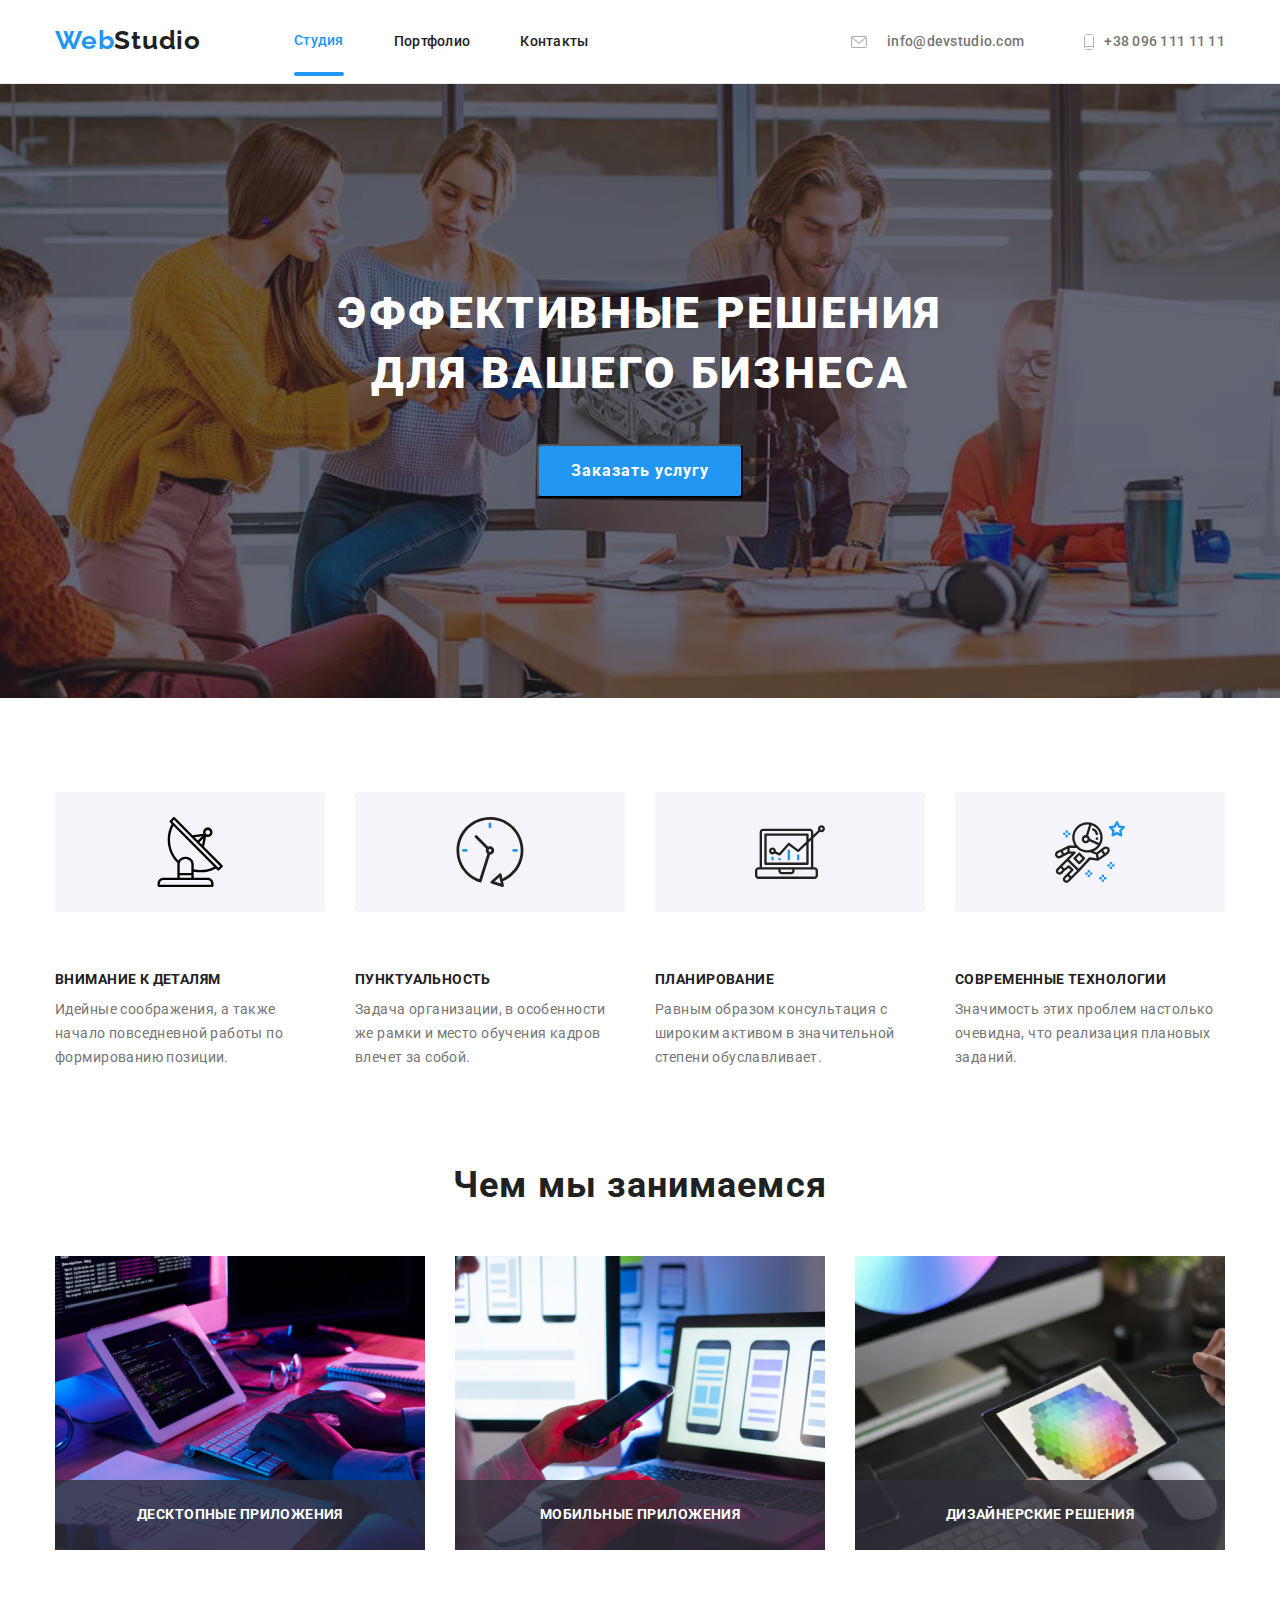
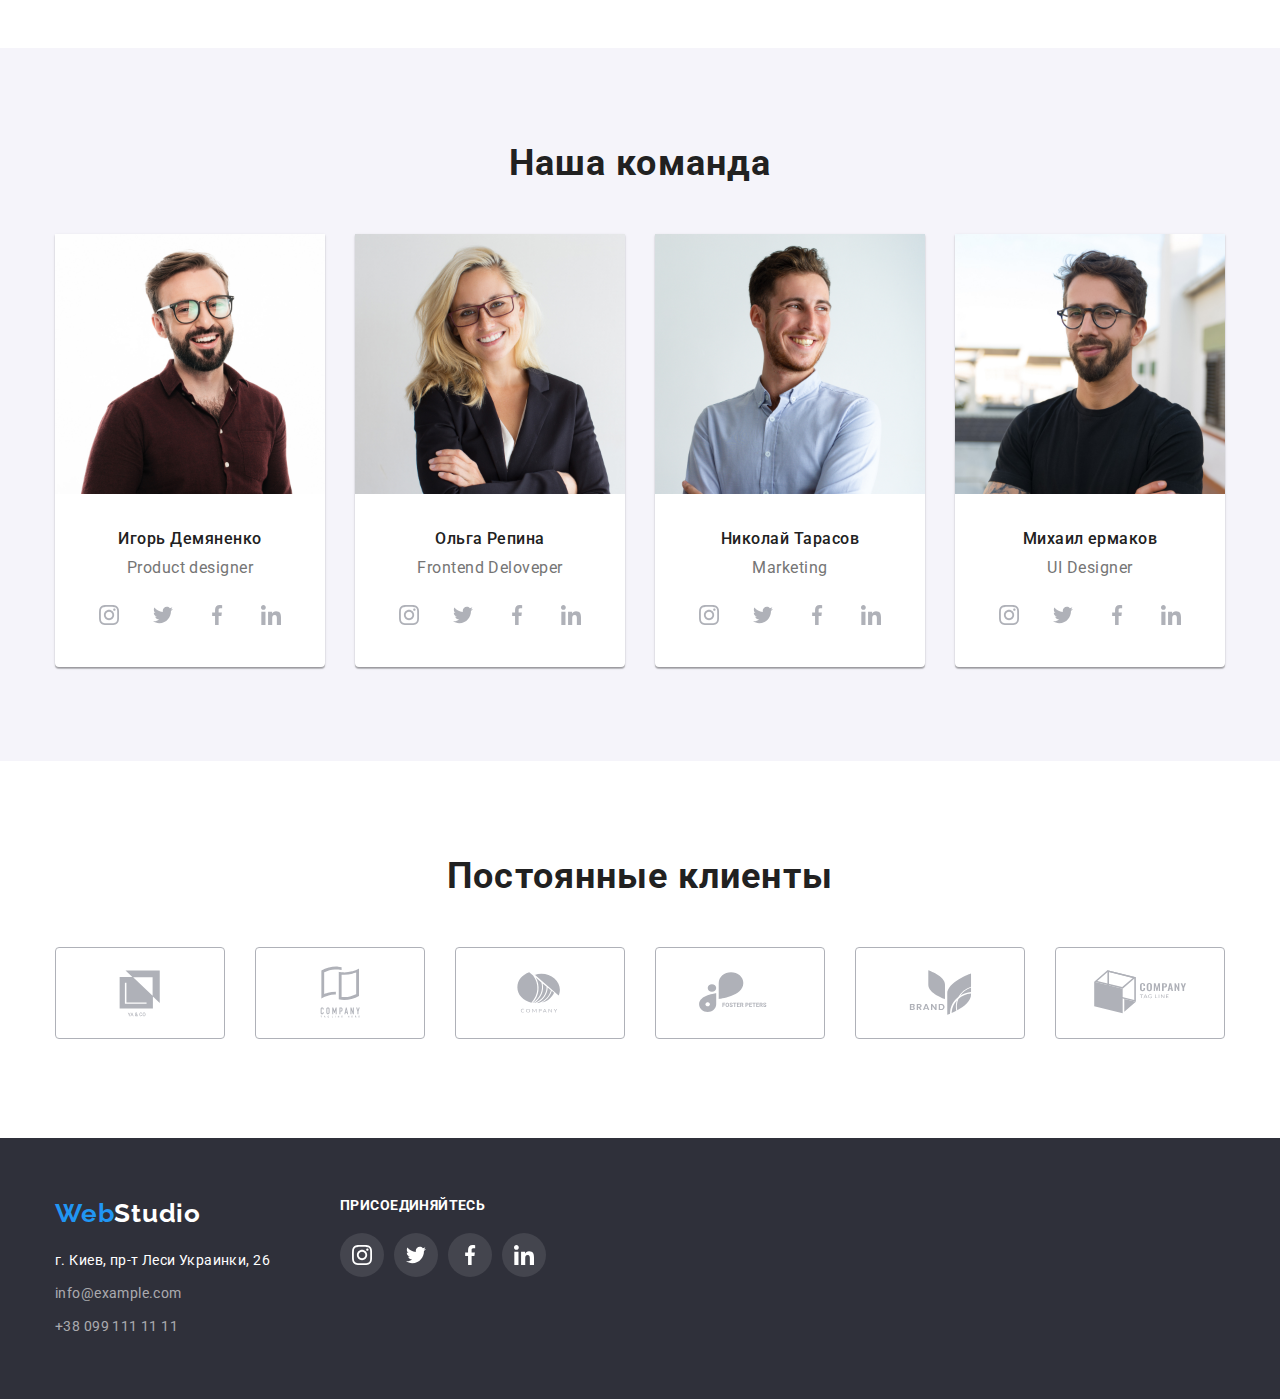
==== index.html @ ac72fb65 "Add files via upload" ====
<!DOCTYPE html>
<html lang="en">
<head>
    <meta charset="UTF-8">
    <meta http-equiv="X-UA-Compatible" content="IE=edge">
    <meta name="viewport" content="width=device-width, initial-scale=1.0">
    <title>Document</title>
   
       <link rel="preconnect" href="https://fonts.googleapis.com">
    <link rel="preconnect" href="https://fonts.gstatic.com" crossorigin>
    <link href="https://fonts.googleapis.com/css2?family=Raleway:wght@700&family=Roboto:wght@400;500;700;900&display=swap" rel="stylesheet">
   
   
    <link rel="stylesheet" href="https://cdnjs.cloudflare.com/ajax/libs/modern-normalize/1.1.0/modern-normalize.min.css">
    <link rel="stylesheet" href="./css/styles.css">
</head>
<body>
    
    <header class="header"> 
        <div class="container">
            <div class="header-logadres">
                <nav>
                    <ul class="header-nav"> 
                        <li class="logo"> <a  href ="./webstodio.html" class="logo-ferst"> Web<span class="logo-lest">Studio </span> </a></li>
                      

                        <li class="item"> <a href = "./index.html" class="header-aktiv">Студия  </a>  </li>
                        
                        <li class="item"> <a href = "./portfolio.html" class="header-link" >Портфолио</a>  </li>
                        <li class="item"> <a href = "" class="header-link">Контакты</a>  </li>
                       
                    </ul>
                </nav> 
                <ul class="header-cont">
                    <div class="header-logadres header-hover">
                        <li class="item email"> 
                            <svg class="clients-icon email" height="12"   width="16">
                                <use href="./images/symbol-defs.svg#icon-email"></use>
                            </svg>
                            <a class="header-webadres" href = "mailto: info@devstudio.com" >info@devstudio.com </a>
                        </li> 
                        <li class="item web">
                            <svg class="clients-icon web" height="16"   width="10">
                                <use href="./images/symbol-defs.svg#icon-tel"></use>
                            </svg>
                            <a href ="tel:+38 096 111 11 11" class="header-contacts"> +38 096 111 11 11  </a>
                        </li>
                    </div>
                </ul>
            </div>
        </div>
    </header>
<main> 




    <section class="center" > 
        <div class="overlay">
    <h1 class="ferst-fase"> ЭФФЕКТИВНЫЕ РЕШЕНИЯ <br> ДЛЯ ВАШЕГО БИЗНЕСА</h1>
  <a class="fersbotton-center" > <button type="button" class="ferst-button" data-modal-open >Заказать услугу </button>  </a>
        </div>
    </section> 
<section class="difer "> <!--diference-->

    <div class="container">   
    <div class="uldifference">
        <ul class="ullink difference">
            <li class="icon-first">
                <div class="differenceicon-center">
                <svg class="icon-fifference" width="70" height="70">
                    <use href="./images/symbol-defs.svg#icon-antenna"></use>
                </svg>
            </div>
            </li>
            <li class="icon-first">
                <div class="differenceicon-center">
                <svg class=""  width="70" height="70">
                    <use href="./images/symbol-defs.svg#icon-clock"></use>
                </svg> 
                </div>
            </li>
            <li class="icon-first">
                <div class="differenceicon-center">
                <svg class=""  width="70" height="70">
                    <use href="./images/symbol-defs.svg#icon-diagram"></use>
                </svg> 
                </div>
            </li>
            <li class="icon-first">
                <div class="differenceicon-center">
                <svg class=""  width="70" height="70">
                    <use href="./images/symbol-defs.svg#icon-astronaut"></use>
                </svg>
                </div>
            </li>
        </ul>
    
    
    <ul class="differenceflex">
        <!-- <div class="difference-item"> -->
        <li class="difference-icon item icon-antenna"> 
            <h3 class="difference">ВНИМАНИЕ К ДЕТАЛЯМ </h3>
            <p class="difference-p">Идейные соображения, а также начало повседневной работы по формированию позиции.</p>
        </li>
        <li class=" difference-icon item icon-clock"> 
            <h3 class="difference">ПУНКТУАЛЬНОСТЬ </h3>
            <p class="difference-p">Задача организации, в особенности же рамки и место обучения кадров влечет за собой.</p>
        </li>
        <li class=" difference-icon item icon-diagram"> 
            <h3 class="difference">ПЛАНИРОВАНИЕ</h3>
            <p class="difference-p">Равным образом консультация с широким активом в значительной степени обуславливает.</p>
        </li>
        <li class=" difference-icon item icon-astronaut"> 
            <h3 class="difference">СОВРЕМЕННЫЕ ТЕХНОЛОГИИ</h3>
            <p class="difference-p">Значимость этих проблем настолько очевидна, что реализация плановых заданий.</p>
        </li>
    </ul> 
</div>



    <!-- </div>   -->
</div>
</section>
<!--услуги-->  
<section class="container-work">
    <div class="container">
<h2 class="work"> Чем мы занимаемся </h2>

<ul class="imagedecor">
    <div class="item-work"  >
        <div class="work-position">
                    <li class=" ">
                        <img src="./images/image1.jpg" alt="Офис" width="370">
                    </li>
                    <div class="work-name" >
                        <h2 class="work-text">Десктопные приложения </h2>
                    </div>
        </div>
        </div>
    

        <div class="item-work"  >
            <div class="work-position">
                        <li class=" ">
                            <img src="./images/image2.jpg" alt="Прилажения" width="370">
                        </li>
                        <div class="work-name" >
                            <h2 class="work-text">Мобильные приложения</h2>
                        </div>
            </div>
            </div>


            <div class="item-work"  >
                <div class="work-position">
                            <li class=" ">
                                <img src="./images/image3.jpg" alt="web-дизайн" width="370">
                            </li>
                            <div class="work-name" >
                                <h2 class="work-text">Дизайнерские решения </h2>
                            </div>
                </div>
                </div>






</ul>
</div>
</section>
<!--команда-->  
    <section class="tim" >
        <div class="container">
<h2 class="team"> Наша команда</h2>
<ul class="teamdecor"> 
    <li class="item">
        <img src="./images/prep_1.jpg" alt="Демьяненко" width="270">
             <div class="team-center">
                <h3 class="team-name"> Игорь Демяненко</h3>
                <p class="team-position"> Product designer</p>
            </div>
    
            <ul class="ullink">

                <li class="lilink">  
                    <a  class="alink" href="https://www.instagram.com">
                    <svg class="linkcvg">
                        <use href="./images/symbol-defs.svg#icon-instagram"></use>
                    </svg> 
                    </a> 
                </li>

                <li class="lilink">  
                    <a  class="alink" href="https://twitter.com/">
                    <svg class="linkcvg">
                        <use href="./images/symbol-defs.svg#icon-twitter" > </use>
                    </svg>
                    </a> 
                </li>

                <li class="lilink"  > 
                    <a class="alink"  href="https://www.facebook.com/">
                        <svg class="linkcvg"> 
                            <use href="./images/symbol-defs.svg#icon-facebook" >  </use>
                           
                        </svg>
                    </a>
                </li> 
                 <li class="lilink">  
                   <a  class="alink" href="https://ua.linkedin.com/"> 
                    <svg class="linkcvg">
                        <use href="./images/symbol-defs.svg#icon-linkedin"></use>
                    </svg>
                    </a> 
                </li>
            </ul>
</li>


    <li class="item">
        <img src="./images/prep_2.jpg " alt="Репина" width="270">
            <div class="team-center">
                <h3 class="team-name">Ольга Репина</h3>
                <p class="team-position">Frontend Deloveper</p>
            </div>
            <ul class="ullink">

                <li class="lilink">  
                    <a  class="alink" href="https://www.instagram.com">
                    <svg class="linkcvg">
                        <use href="./images/symbol-defs.svg#icon-instagram"></use>
                    </svg>
                    </a> 
                </li>

                <li class="lilink">  
                    <a  class="alink" href="https://twitter.com/">
                    <svg class="linkcvg">
                        <use href="./images/symbol-defs.svg#icon-twitter" > </use>
                    </svg>
                    
                    </a> 
                </li>

                <li class="lilink"  > 
                    <a class="alink"  href="https://www.facebook.com/">
                        <svg class="linkcvg"> 
                            <use href="./images/symbol-defs.svg#icon-facebook" > </use>
                        </svg>
                    </a>
                </li> 
                 <li class="lilink">  
                   <a  class="alink" href="https://ua.linkedin.com/"> 
                    <svg class="linkcvg">
                        <use href="./images/symbol-defs.svg#icon-linkedin"></use>
                    </svg>
                    </a> 
                </li>
            </ul>




    </li> 
    <li class="item">
        <img src="./images/prep_3.jpg" alt="Тарасов" width="270" >
            <div class="team-center">
                 <h3 class="team-name">Николай Тарасов</h3>
                <p class="team-position">Marketing</p>
            </div>

            <ul class="ullink">

                <li class="lilink">  
                    <a  class="alink" href="https://www.instagram.com">
                    <svg class="linkcvg">
                        <use href="./images/symbol-defs.svg#icon-instagram"></use>
                    </svg>
                    </a> 
                </li>

                <li class="lilink">  
                    <a  class="alink" href="https://twitter.com/">
                    <svg class="linkcvg">
                        <use href="./images/symbol-defs.svg#icon-twitter" > </use>
                    </svg>
                     </a> 
                </li>

                <li class="lilink"  > 
                    <a class="alink"  href="https://www.facebook.com/">
                        <svg class="linkcvg"> 
                            <use href="./images/symbol-defs.svg#icon-facebook" > </use>
                        </svg>
                    </a>
                </li> 
                 <li class="lilink">  
                   <a  class="alink" href="https://ua.linkedin.com/"> 
                    <svg class="linkcvg">
                        <use href="./images/symbol-defs.svg#icon-linkedin"></use>
                    </svg>
                    </a> 
                </li>
            </ul>
    </li>
    <li class="item">
        <img src="./images/prep_4.jpg" alt="Ермаков" width="270">
            <div class="team-center">
                 <h3 class="team-name">Михаил ермаков</h3>
                 <p class="team-position">UI Designer</p>
            </div>


            <ul class="ullink">

                <li class="lilink">  
                    <a  class="alink" href="https://www.instagram.com">
                    <svg class="linkcvg">
                        <use href="./images/symbol-defs.svg#icon-instagram"></use>
                    </svg>
                    </a> 
                </li>

                <li class="lilink">  
                    <a  class="alink" href="https://twitter.com/">
                    <svg class="linkcvg">
                        <use href="./images/symbol-defs.svg#icon-twitter" > </use>
                    </svg>
                    </a> 
                </li>

                <li class="lilink"  > 
                    <a class="alink"  href="https://www.facebook.com/">
                        <svg class="linkcvg"> 
                            <use href="./images/symbol-defs.svg#icon-facebook" > 
                            </use>
                        </svg>
                    </a>
                </li> 
                 <li class="lilink">  
                   <a  class="alink" href="https://ua.linkedin.com/"> 
                    <svg class="linkcvg">
                        <use href="./images/symbol-defs.svg#icon-linkedin"></use>
                    </svg>
                    </a> 
                </li>
            </ul>
    </li>
</ul>
</div>
</section>
</main>




<!-- clients -->

<section class="clients"> 

<div class="container ">
    <h2 class="team"> Постоянные клиенты</h2>
    <ul class="ulclients">
        <li class="liclients">
            <a href="" class="aclients">
                <svg  class="clients-icon" height="92"   width="170">
                    <use href=  "./images/symbol-defs.svg#icon-Client-1"></use>
                </svg>
            </a>
        </li>
        <li class="liclients" >
                <a href="" class="aclients">
                <svg class="clients-icon"height="92"   width="170">
                    <use href=  "./images/symbol-defs.svg#icon-Client-2"></use>
                 </svg>
                </a>
        </li>
        <li class="liclients" >
             <a href="" class="aclients">
                <svg class="clients-icon"height="92"   width="170">
                <use href=  "./images/symbol-defs.svg#icon-Client-3"></use>
                </svg>
            </a>
        </li>
        <li class="liclients"  > 
            <a href="" class="aclients">
                <svg class="clients-icon" height="92"   width="170">
                <use href=  "./images/symbol-defs.svg#icon-Client-4"></use>
                </svg>
             </a>
        </li>
        <li class="liclients" >
             <a href="" class="aclients">
                <svg class="clients-icon" height="92"   width="170">
                <use href=  "images/symbol-defs.svg#icon-Client-5"></use>
                </svg>
                </a>
        </li>
        <li class="liclients"> 
            <a href="" class="aclients">
                <svg class="clients-icon" height="92"   width="170">
                    
                <use href=  "images/symbol-defs.svg#icon-Client-6"></use>
                </svg>
                </a>
        </li>
    </ul>
    </div>
</section>




<footer class="footer">
    <div class="container">
        <div class="footer-container"  >
            <div class="footer-contacts">
                    <a class="logo-ferst" href ="./webstodio.html"> Web<span class="logo-footer">Studio </span> </a>
                    <address >
                        <ul>
                            <li>
                                <a href="https://goo.gl/maps/sG5o7renHpmHk2K48" class="footer-adress"> г. Киев, пр-т Леси Украинки, 26</a> 
                            </li>
                            <li>
                                <a href="mailto: info@example.com" class="footer-contaktsemail">info@example.com</a>  
                            </li>
                            <li>
                            <a href="tel:+38 099 111 11 11 " class="footer-contaktstel"> +38 099 111 11 11</a> 
                            </li>
                        </ul>
                    </address>
            </div>
            <div class="footer-link">

                <h2 class="footer-join">присоединяйтесь</h2>
                <ul class=" ulfooterlink ullink ">

                    <li class="lilink">  
                        <a  class="alink alinkfooter" href="https://www.instagram.com">
                        <svg class="linkcvgfooter">
                            <use href="./images/symbol-defs.svg#icon-instagram"></use>
                        </svg>
                        </a> 
                    </li>

                    <li class="lilink">  
                        <a  class="alink  alinkfooter" href="https://twitter.com/">
                        <svg class="linkcvgfooter">
                            <use href="./images/symbol-defs.svg#icon-twitter" > 
                        </svg>
                        </use>
                        </a> 
                    </li>

                    <li class="lilink"  > 
                        <a class="alink  alinkfooter"  href="https://www.facebook.com/">
                            <svg class="linkcvgfooter"> 
                                <use href="./images/symbol-defs.svg#icon-facebook" > </use>
                                
                            </svg>
                        </a>
                    </li> 
                    <li class="lilink">  
                    <a  class="alink alinkfooter" href="https://ua.linkedin.com/"> 
                        <svg class="linkcvgfooter">
                            <use href="./images/symbol-defs.svg#icon-linkedin"></use>
                        </svg>
                        </a> 
                    </li>
                </ul>

            </div>  
        </div> 
    </div>
</footer>


<div class="backdrop is-hidden" data-modal>
   
    <!-- <div class="unbutton-modal"></div>  -->
        <div class="modal">


                    <button class="button-modal" data-modal-close> 
                        <svg  height="10"   width="10">
                            <use href="./images/symbol-defs.svg#icon-Vector"></use>
                        </svg>
                    </button>
        </div>
    </div>
</div>


<script src="./js/modal.js"></script>
</body>

</body>
</html>
---- css/styles.css ----
html{
    box-sizing: border-box;    
}
*,
*::before,
*::after{
    box-sizing: inherit;
}
:root{
    --trend-color:#2196F3;
    --notrend-kolor: #757575;
}
body {
    margin: 0;
    font-family: "Roboto", sans-serif;
    color: #212121;
    font-style: normal;
    
}
li {list-style: none;
    padding: 0;
    margin: 0;}
ul, h1, h2, h3, p{ 
    padding: 0;
        margin: 0;

    }

    /* .reset-ul{
        padding: 0;
        margin: 0;
    } */

 a {
    text-decoration: none;
} 



.logo-ferst{
display: inline-block;
font-family: 'Raleway';
font-weight: 700;
font-size: 26px;
line-height: 1.2;
letter-spacing: 0.03em; 
color: var(--trend-color);
/* margin-top: 24;
margin-bottom: 25; */

}



.logo-ferst .logo-lest{
    display: inline-block;
    color: #212121;
    margin-top: 24px;
    margin-bottom: 25px;
}
.logo-ferst:hover,
.logo-ferst:focus{
    cursor: pointer;
    color: var(--notrend-color);
}
/* container  */
.container{

 width: 1200px;
 padding-left: 15px;
 padding-right: 15px;
    margin-right: auto;
    margin-left: auto;
        /* outline: 2px solid #212121; */
  
    }
/* header navigation */
.header {
    /* background:#FFFFFF; */
    background:#FFFFFF;
    border-bottom: 1px solid #ECECEC;
    }

.header-link{
   font-weight: 500;
font-size: 14px;
line-height: 1.14;
letter-spacing: 0.02em;
color: #212121;;
padding-bottom: 32px;
padding-top: 32px;
transition:all 250ms cubic-bezier(0.4, 0, 0.2, 1);
        }
    .header-aktiv{
       display: block;
        font-weight: 500;
        font-size: 14px;
        line-height: 1,14;
        letter-spacing: 0.02em;
        color: var(--trend-color);

        padding-bottom: 32px;
        padding-top: 32px;
        border-bottom: 3px solid transparent;
        transition:all 2250ms cubic-bezier(0.4, 0, 0.2, 1);
       /* border-bottom: 4px transparent solid  #2196F3; */
    }
    
    .header-aktiv:hover,
    .header-aktiv:focus{
        color: #212121;
        /* border-bottom: 4px  solid  #2196F3; */
        /* border-bottom: none; */
    }

    .header-nav{
        display: flex;
        align-items:center;
        overflow: hidden;

    }
    .header-nav .logo{
        margin-right:93px;
    }
    .header-nav .item{
        margin-right: 50px;
       
    }
    .header-nav .item:last-child{
        margin-right: 0px;
        
    }
      /* header finich */


  
.header-link:hover, 
.header-link:focus
{
    color: var(--trend-color); 
    /* border-bottom: 4px  solid  #2196F3; */
}

/* Нижнее подчеркивание активной страници */

a {
    position: relative;
   
  }
  a:after {
    display: block;
    position: absolute;
  /*задаём цвет линии*/
    content: "";
    transition: width 0.3s ease-out; /*задаём время анимации*/
  }  
  .header-aktiv::after{
    content: "";
    display: block;
    position: absolute;
    margin-top: 24px;
    width: 100%;
    height: 4px;
    background: #2196F3;
    border-radius: 2px;

    
}





















/* header contacts */
        .header-cont {

            display: flex;
            /* align-items:center; */
margin-left: auto;
color: var(--notrend-kolor);
            font-size: 14px;
            font-weight: 500;
            line-height: 1.14; 
            letter-spacing: 0.02em;  
            /* padding-bottom: 32px; */
            transition: all 2250ms cubic-bezier(0.4, 0, 0.2, 1);
        }
         .header-webadres {
                color: var(--notrend-color);
                padding-top: 32px;
                padding-bottom: 32px;
                margin-left: 10px;
            }
     .header-contacts {
           color: var(--notrend-color);
           padding-top: 32px;
           padding-bottom: 32px;
           margin-left: 10px;
                }



                .item:hover .email
                 {
                    color: var(--trend-color); 
                    fill:#2196F3;
                }
                .item:hover, 
                .item:focus-within   .email {
                
    
                    /* color: var(--trend-color);  */
                    fill:#2196F3;
                }
               
                .item:hover .web
                {
                    color: var(--trend-color); 
                     fill:#2196F3; 
                }
                .item:hover, 
                .item:focus-within .web {
                
    
                    color: var(--trend-color);   
                    fill:#2196F3;
                }
              

.header-contacts:focus-within  .email
{
    fill:#2196F3;
    color: var(--trend-color); 
}
.header-contacts:focus-within .web, 
.header-contacts:focus
{
    fill:#2196F3;
    color: var(--trend-color);  
}


.header-webadres:hover, 
.header-webadres:focus
{
    fill:#2196F3;
    color: var(--trend-color); 
} 







.header-cont .item{
    display: flex;
    align-items: center;
    /* margin-left: 10px; */
    margin-right: 50px;
}
.header-cont .item:last-child{
    margin-right: 0px;
    margin-left: 10px;
    
}
.header-logadres{
    display: flex;
    align-items: center;

    
}

.clients-icon.email{
    border-radius: 0;
    display: block;
    margin-right: 10px;
    border: 0;
    /* margin-left: 10px; */
    }
    .clients-icon.web{
       
        border: 0;
        
    }




/* первичное приветсвие index.html */
.ferst-fase{
    display: block;
     /* background:#2F303A; */
     font-weight: 900;
     Font-size: 44px;
     Line-height: 1.36;
     letter-spacing: 0.06em;
     color:#FFFFFF;
     margin-bottom: 40px;

     margin-top: 0;
/* margin-bottom: 30px; */
text-align: center;
/* padding-top: 200px;
padding-bottom: 280px; */

 }



/* index button */
.ferst-button{
    display: inline-block;
    border-radius: 4px;
    padding: 10px 32px;
    text-align: center; 

    background:var(--trend-color);
    font-weight: 700;
    font-size: 16px;
    line-height: 1.88;
    cursor: pointer;
    color:#FFFFFF;
    letter-spacing: 0.06em;
    transition:all 250ms cubic-bezier(0.4, 0, 0.2, 1);}

    .ferst-button:hover, .ferst-button:focus{
    background:green;
    color: var(--trend-color);
}
.center{
    display: blok;
    text-align: center;
    padding-top: 200px;
padding-bottom: 200px;
background: #2F303A; 


background-image: linear-gradient( to right,  rgba(47, 48, 58, 0.4),
rgba(47, 48, 58, 0.4)), url(../images/imagfon.jpg);
max-width: 1600px;
/* outline: 10px solid tomato; */
margin-left: auto;
margin-right: auto;
background-size: cover;
background-repeat: no-repeat;
background-position: center;
    
}
.difer{
    padding-top: 94px;
    padding-bottom:94px;
    padding-inline-start: 0;


}
    /* navigation .button potfolio */


    /* .button{

         display: inline-block; 
        color:#212121;
        Font-style: Roboto;
        font-weight: 500;
        Font-size: 16px;
       Line-height: 1.63;
        /* border-radius: 4px;
        padding: 6px 22px;  */
        /* padding-top: 6px; */
        /* padding-bottom: 22px; */
        /* text-align: center; }*/
        
    




/* justify-content: center;  */
 

 .button-section{  
    display: flex;
 justify-content: center; 
    
    margin-bottom: 50px; } 
    .section-bottom{
        padding-top: 94px;
        padding-bottom: 94px;
    }

 .button li{

    border-radius: 4px;
    margin-right: 8px;
     /* justify-content: center;  */
   }  
   .button li:last-child{
    margin-right: 0px;
   }
   
.button .activ{
    Font-style: Roboto;
        font-weight: 500;
        Font-size: 16px;
       Line-height: 1.63;
    border: 0;
    padding: 6px 22px; 
display: inline-block;
 border-radius: 4px; 
    color: #FFFFFF;
    background: var(--trend-color);
    cursor: pointer; 
    transition: all 2250ms cubic-bezier(0.4, 0, 0.2, 1);
   
}
.button .last{
    Font-style: Roboto;
        font-weight: 500;
        Font-size: 16px;
       Line-height: 1.63;
    border: 0;
    padding: 6px 22px; 
 border-radius: 4px;  
background: #F5F4FA;
color: #212121;
cursor: pointer;
transition: all 1250ms cubic-bezier(0.4, 0, 0.2, 1);
}

.button .activ:hover, .button .activ:focus{
    background:green;
    color: var(--trend-color);
    box-shadow: 0px 3px 1px rgba(0, 0, 0, 0.1), 0px 1px 2px rgba(0, 0, 0, 0.08), 0px 2px 2px rgba(0, 0, 0, 0.12);
/* border-radius: 4px; */
    
}
    .button .last:hover, .button .last:focus{
        background: var(--trend-color);
        color: #F5F4FA;
        box-shadow: 0px 3px 1px rgba(0, 0, 0, 0.1), 0px 1px 2px rgba(0, 0, 0, 0.08), 0px 2px 2px rgba(0, 0, 0, 0.12);
/* border-radius: 4px; */
        
    }


   

/* team */





/* ferst content */

    

/* краткое описание отличий  index*/

.icon-first{
    display: flex;
    width: 270px;
    height: 120px;
    /* outline: 2px solid #212121; */
    border-radius: 4px;
    background: #F5F4FA;
   
        margin-bottom: 30px;
        margin-right:30px;
    }
        


        .icon-first:last-child{
            margin-right: 0;
        }


/* .differenceflex .item{
    display: flex; 
        width: 270px;
        margin-right: 30px;
        margin-left: 0;


            } */

             .differenceflex .item:last-child{
        margin-right: 0;
    }

.ulifference{
    display: flex;
    padding-top: 0;
    padding-left: 0;
    padding-right: 0;
    margin-left: 0;
    margin-right: 0;

    
}



    .differenceflex {
        display: flex;
       


            }
    .differenceflex:last-child{
        margin-right: 0;
    }
    .difference-icon{
        
       
        width: 270px;
        margin-right: 30px;
        margin-left: 0;
       
        /* outline: 5px solid #212121;  */
        display: block ; 
         /* background-size: contain ; */
         
        
        
    }
    .differenceicon-center{
        display: block;
     padding-left: 100px;
     padding-right: 100px;
     padding-top: 25px;
     padding-bottom: 25px;

      


    }
    .ullink.difference{
        margin-left: 0;
    }

    /* .icon-fifference{
background-size: contain;
    } */
.difference{
    color:#212121;
    font-weight: 700;
    font-size: 14px;
    line-height: 1.14;
    letter-spacing: 0.03em;

    margin-bottom: 10px;
      }

.difference-p {
    font-weight: 400;
    font-size: 14px;
    line-height: 1.71;
    letter-spacing: 0.03em;
    color:var(--notrend-kolor);
    }
    /* class work = class team      team index.html*/
.work {
    color:#212121;
    font-weight: 700;
    font-size: 36px;
    line-height: 1.17;
    letter-spacing: 0.03em;
    text-align: center;
    margin-bottom: 50px;}

    .container-work{
        padding-bottom: 94px;

    }
   
    .imagedecor{
        display: flex;
      

    }

    .item-work{
       display: block; /* width: 370px; */
        margin-right: 30px;
    }
    .item-work:last-child{
        margin-right: 0;
    }


    .work-position{
        /* display: block; */
        position: relative; 
       
    }
.work-name{
    display: block;
    width: 370px;
    height: 30px;
    position: absolute;
    top: 224px;
    right: 0;
}

.work-text{


display: block;
padding: 27px 82px;


font-family: 'Roboto';
font-style: normal;
font-weight: 700;
font-size: 14px;
line-height: 1.14;
text-align: center;
letter-spacing: 0.03em;
text-transform: uppercase;
color: #FFFFFF;
background: rgba(47, 48, 58, 0.8);
}




     .team {
        color:#212121;
        font-weight: 700;
        font-size: 36px;
        line-height: 1.17;
        letter-spacing: 0.03em;
         margin-bottom: 50px;
         text-align: center;
   }
   .teamdecor{
    display: flex;

    
       }
       .teamdecor .item{
        width: 270px;
        margin-right: 30px;
        /* outline: 2px solid #212121; */
        background: #FFFFFF;
        box-shadow: 0px 1px 3px rgba(0, 0, 0, 0.12), 0px 1px 1px rgba(0, 0, 0, 0.14), 0px 2px 1px rgba(0, 0, 0, 0.2);
        border-radius: 0px 0px 4px 4px;

       }
       .teamdecor .item:last-child{
        
        margin-right: 0;
       }

.team-name{
    font-weight: 500;
    font-size: 16px;
    line-height: 1.19;
    letter-spacing: 0.03em;
    color: #212121;

    margin-bottom: 10px;
}
.team-position{
    display: inline-block;
font-weight: 400;
font-size: 16px;
line-height: 1.19;
letter-spacing: 0.03em;
color: var(--notrend-kolor);

/* margin-bottom: 30px; */
}
.team-center{
    display: block;
    padding-top: 30px;
    padding-bottom: 16px;
    text-align: center;
}
/* link cocial tiam посилання на соц мережі команди */
.link{
    display: inline-block;
    height: 44px;
    width: 44px;
    background-repeat: no-repeat;
    background-color: tomato;
    background-size: 20px;
    background-image: url('../images/icons.svg/instagram.svg');
    background-position: center;
    border-radius: 50%;
}
.link.instagram{
    background-image: url('../images/icons.svg/instagram.svg');
}
.link .twitter{
    background-image: url('../images/icons.svg/twitter.svg');
}
.link .facebook{
    background-image: url('../images/icons.svg/facebook.svg');}
    .link .linkedin{
        background-image: url('../images/icons.svg/linkedin.svg');
   
}

.ullink{
    display: flex;
    
    
    /* padding: 0; */
    margin: 0;
    margin-left: 32px;
    padding-bottom: 30px;
    /* outline: 1px solid #212121; */
   
    
}
.lilink{
    /* margin-right: 10px; */
    display: flex;
    margin-right: 10px;
   
    } 

.ullink:nth-first-child{
    margin-left: 32px;
}




.alink{
display: flex;
    width: 44px;
    height: 44px;
    padding-left: 12px;
    padding-right: 12px;
    padding-top: 12px;
    padding-bottom: 12px;
    border-radius: 50%;
    /* outline: 1px solid #212121; */
    /* margin-right: 10px;  */
    /* align-items: center;
  justify-content: center; */
  /* background: #FFFFFF; */
  /* fill:#afb1b8; */
  

}

.linkcvg{
    
    fill:#AFB1B8; 
    }

.alink:hover  .linkcvg
 {
    /* background: #2196F3; */
    fill: #FFFFFF;
}
.alink:hover{
     background: #2196F3;
}


.alink:focus  .linkcvg {
    
    fill: #FFFFFF;
    
   }
   
    .alink:focus  {
        background: #2196F3;
        } 
        








.tim{
    padding-top: 94px;
    padding-bottom: 94px;
    background: #F5F4FA;
}
/* works portfolio  Примеры работ */
.works-title{
    display: flex;
    flex-wrap: wrap;
    
}

.works-title .item:hover{
    cursor: pointer;
    box-shadow: 0px 1px 1px rgba(0, 0, 0, 0.12), 0px 4px 4px rgba(0, 0, 0, 0.06), 1px 4px 6px rgba(0, 0, 0, 0.16);
}
.works-title .item{
    width: 370px;
    margin-right: 30px;
    margin-bottom: 30px;
       border: 1px solid #EEEEEE;
}

.works-title .item:nth-child(3n){
    margin-right: 0;
}
.works-title .item.item:nth-last-child(-n+3){
    margin-bottom: 0;}



    .works-text {
display: inline-block;
font-weight: 700;
font-size: 18px;
line-height: 2;
letter-spacing: 0.06em;
color: #212121;
margin-bottom: 4px;

    }
    .works-symbol{
        display: inline-block;
font-weight: 400;
font-size: 16px;
line-height: 1.88;
letter-spacing: 0.03em;
color:var(--notrend-kolor);
}



/* overley decirstion  */
.overley-full{
    position: relative;
    display: block;
    z-index: 2;
} 
.overley{
    width: 370px;
    height:294px ;
    position: relative;
    overflow: hidden; 
    

}

.overley::before{

    content: "";
    display: inline-block;
position: absolute;
display: block; 


width: 100%;
height: 100%;
top: 0;
left: 0;
 
 background: rgba(33, 150, 243, 0.9); 
 transform: translateY(100%);  
  transition: transform 250ms cubic-bezier(0.4, 0, 0.2, 1);
  overflow: hidden; 
opacity: 1;

} 

/* text overley decoration */
   .overley-text{
display: inline-block;
    position: absolute;
    padding: 63px 24px; 
    font-family: 'Roboto';
    font-style: normal;
    font-weight: 400;
    font-size: 18px;
    line-height: 1.56;
     letter-spacing: 0.03em;
         color: #FFFFFF;
        
     overflow: hidden;  

        opacity: 0;
        transform: translateY(100%);  
  transition: transform 250ms cubic-bezier(0.4, 0, 0.2, 1);
       
       }
       .item:hover .overley-text{
        transform: translateY(0);  
  transition: transform 250ms cubic-bezier(0.4, 0, 0.2, 1);
  opacity: 1; 
       }
    
     .item:hover .overley::before{ 
        opacity: 1;
       transform: translateY(0);
           } 
    





/* progekt (works) decoretion */
    .progect-decoration{
        position: relative;
        display: block;
        padding-top: 20px;
        padding-bottom: 20px;
        padding-left: 24px;
        padding-right: 24px;
        
        
    }

   
/* clients */

    .ulclients{
        display: flex;
        padding-left: 0;
        padding-right: 0;
        margin-left: 0;
        margin-right: 0;

        /* height: 200px; */
    }
    .clients-icon{
        /* display: flex; */
        border: 1px solid #AFB1B8;
        border-radius: 4px;
        /* height: 92px;
        width:170px; */
          margin-left: 0;
        /* margin-right: 30px; */
        fill: #afb1b8;
        background-size: contain;
        transition: all 250ms cubic-bezier(0.4, 0, 0.2, 1);

    }
    .liclients{
        margin-right: 30px;
    }
    .liclients:last-child{ 
        margin-right: 0;
    }

    .clients-icon:hover{
        border-color:#2196F3;
        cursor: pointer;
        fill: #2196F3;
    } 

    .aclients:focus .clients-icon {
        border-color:#2196F3;
       
        fill: #2196F3;
    } 
    
        

        
    

    
    

.clients{
    padding-top: 94px;
    padding-bottom: 94px;
}

/* footer */
.footer {
    
    background: #2F303A;  
    padding-bottom: 60px;
    padding-top: 60px;  }

.logo-ferst .logo-footer {
    display: inline-block;
     color:#FFFFFF; 

     margin-bottom: 20px;
    }

.footer-adress{
    display: inline-block;
         font-style: normal;
    color: #FFFFFF;
         font-weight: 400;
     font-size: 14px;
     line-height: 1.71;
     letter-spacing: 0.03em;

     margin-bottom: 9px;
   }
  

     .footer-contaktsemail{
        display: inline-block;
        font-style: normal;
        font-weight: 400;
        font-size: 14px;
        line-height: 1.71;
        letter-spacing: 0.03em;
             color: rgba(255, 255, 255, 0.6);
             margin-bottom:9px;
        }
        .footer-contaktstel{
            display: inline-block;
            font-style: normal;
            font-weight: 400;
            font-size: 14px;
            line-height: 1.71;
            letter-spacing: 0.03em;
                 color: rgba(255, 255, 255, 0.6);
                            }

.footer-adress:hover, .footer-adress:focus {
    color: var(--trend-color);
}
.footer-contaktstel:hover, .footer-contaktstel:focus {
    color: var(--trend-color);}
    .footer-contaktsemail:hover, .footer-contaktsemail:focus {
        color: var(--trend-color);}


       .footer-join{
    margin-bottom: 20px;

font-family: 'Roboto';
font-style: normal;
font-weight: 700;
font-size: 14px;
line-height: 1.14;
letter-spacing: 0.03em;
text-transform: uppercase;
color: #FFFFFF;




       }
       .footer-container{
        display: flex;
       }
       .footer-link{
        display: block;
        margin-left: 70px;
       }
       .ulfooterlink.ullink{
        margin-left: 0;
       }
       .alink.alinkfooter{
        fill: #FFFFFF;

        background: rgba(255, 255, 255, 0.1);;
       }
       .alink.alinkfooter:hover{
        background:  #2196F3;
       
       }
       .alink.alinkfooter:focus{
        background:  #2196F3;
        
       }


.backdrop{
       position: fixed;
    top: 0;
    left: 0;
    width: 100%;
    height: 100%; 
    
   
    /* left:0%  ;
    top: 100%; */
    background: rgba(0, 0, 0, 0.2); }

    .backdrop.is-hidden{
    opacity: 0;
    pointer-events:none;
    }



.modal{
    position: absolute;
    top: 50%;
    left: 50%;
    transform: translate(-50%, -50%);

    /* display: block; */
width: 528px;
height: 581px;
/* left: 536px;
top: 221px; */

background: #FFFFFF;
box-shadow: 0px 1px 3px rgba(0, 0, 0, 0.12), 0px 1px 1px rgba(0, 0, 0, 0.14), 0px 2px 1px rgba(0, 0, 0, 0.2);
border-radius: 4px;
}

/* .unbutton-modal{
    position: absolute; 

}*/
.button-modal{
    
/* display: block; */
    position: absolute; 
    width: 30px;
    height: 30px;
    left: 490px;
    top: 8px;

    
    border-radius: 50%;
    background: #FFFFFF;
    border: 1px solid rgba(0, 0, 0, 0.1); 
  
}
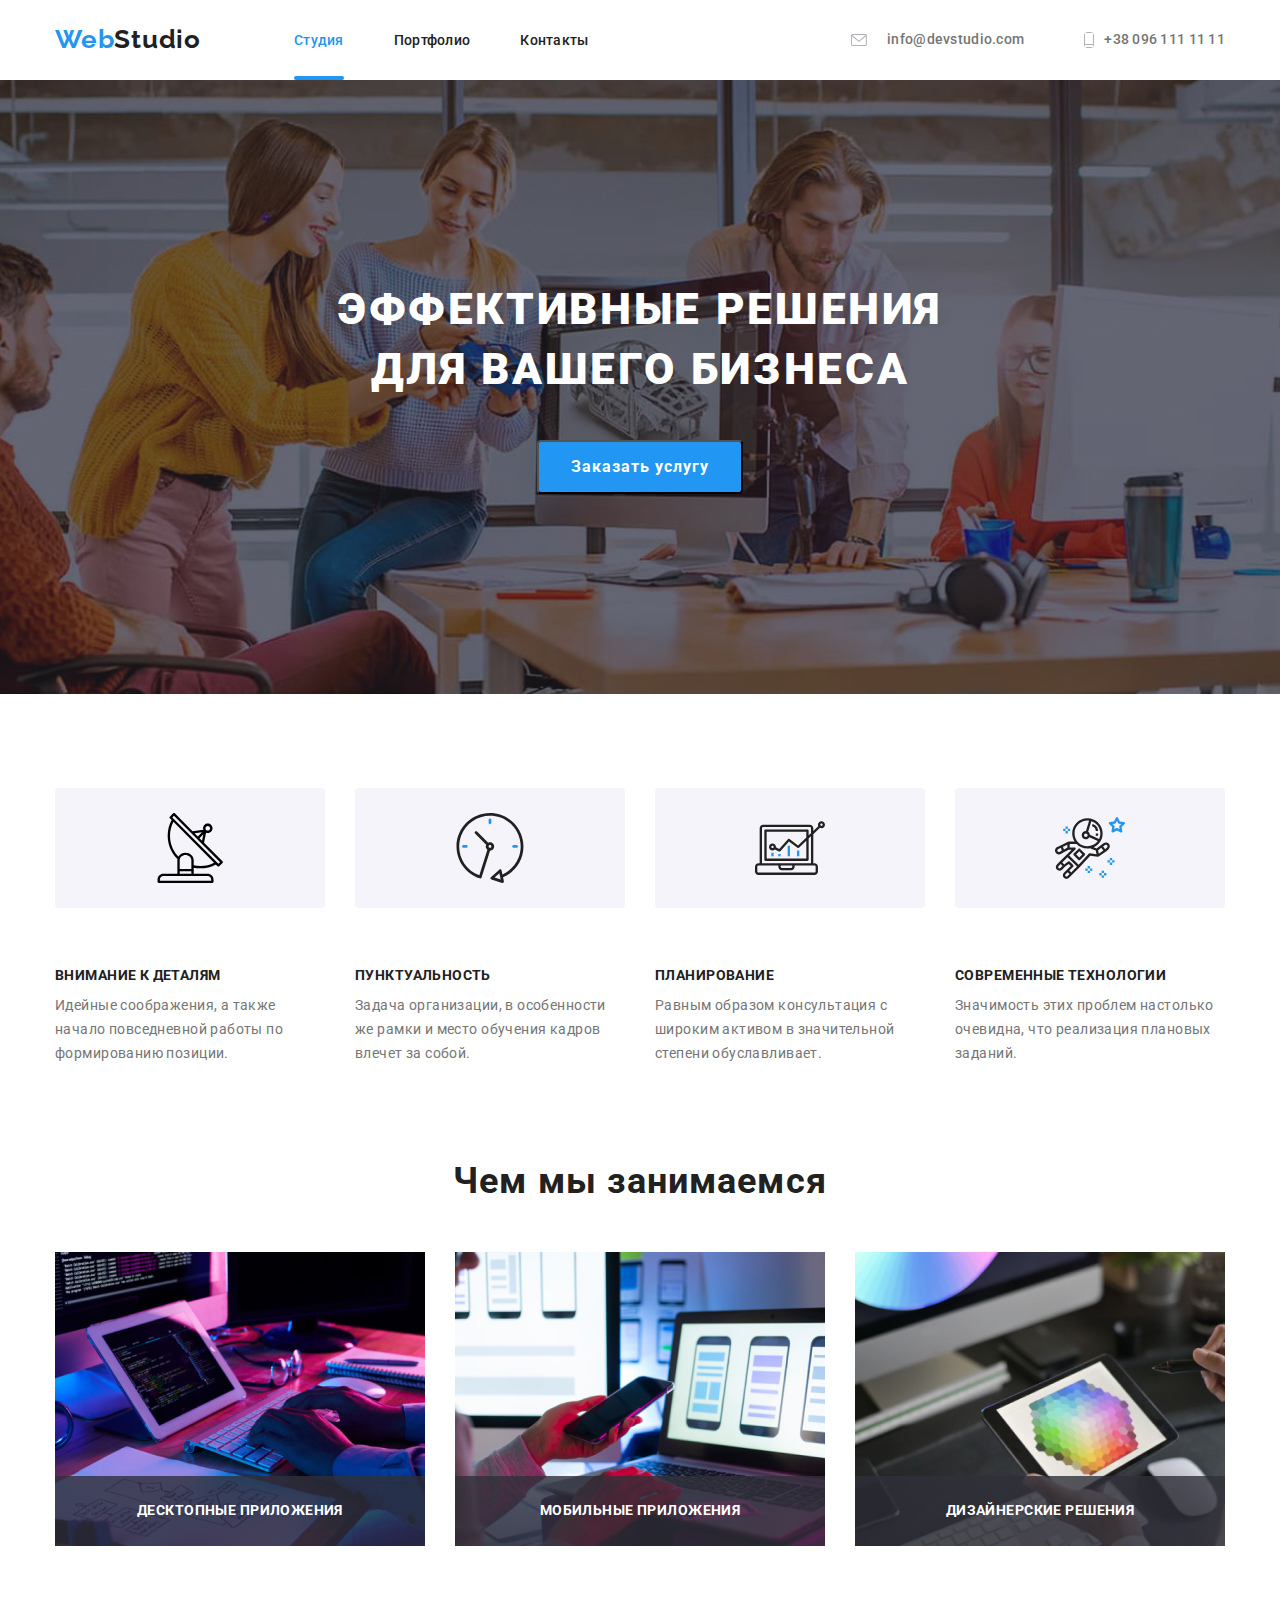
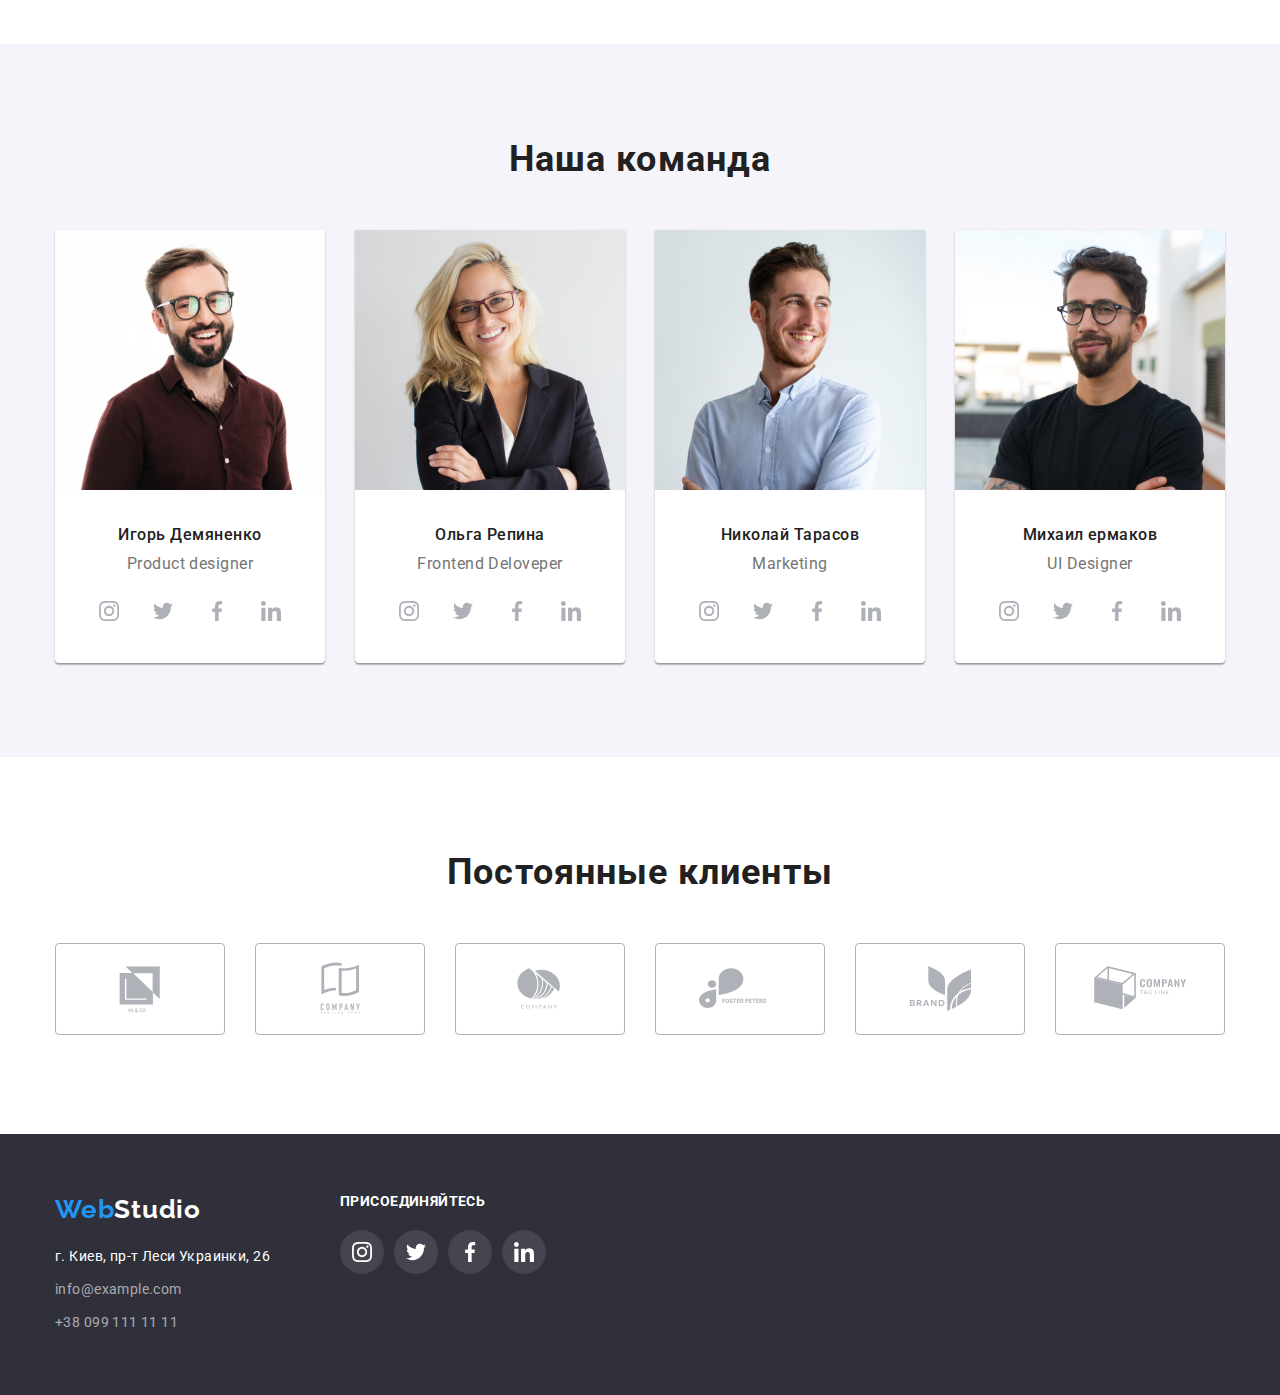
==== commit f8a66471: "Add files via upload" ====
--- a/index.html
+++ b/index.html
@@ -50,6 +50,7 @@
             </div>
         </div>
     </header>
+  
 <main> 
 
 
--- a/css/styles.css
+++ b/css/styles.css
@@ -45,6 +45,7 @@
 line-height: 1.2;
 letter-spacing: 0.03em; 
 color: var(--trend-color);
+transition:  250ms cubic-bezier(0.4, 0, 0.2, 1);
 /* margin-top: 24;
 margin-bottom: 25; */
 
@@ -57,11 +58,14 @@
     color: #212121;
     margin-top: 24px;
     margin-bottom: 25px;
+    transition:  250ms cubic-bezier(0.4, 0, 0.2, 1);
 }
 .logo-ferst:hover,
 .logo-ferst:focus{
     cursor: pointer;
     color: var(--notrend-color);
+    transition:  250ms cubic-bezier(0.4, 0, 0.2, 1);
+   
 }
 /* container  */
 .container{
@@ -71,6 +75,7 @@
  padding-right: 15px;
     margin-right: auto;
     margin-left: auto;
+    margin-bottom: 0;
         /* outline: 2px solid #212121; */
   
     }
@@ -78,7 +83,16 @@
 .header {
     /* background:#FFFFFF; */
     background:#FFFFFF;
-    border-bottom: 1px solid #ECECEC;
+    /* border: 1px solid #ECECEC; */
+    /* border-bottom: 1px solid #ECECEC; */
+    }
+    .border-bottom{
+         display: block;
+       /*width: 5px;
+       height: 100%;
+       /* background:  #ECECEC;  
+       background:  #212121;  */
+       border: 0.5px solid #ECECEC;
     }
 
 .header-link{
@@ -89,7 +103,7 @@
 color: #212121;;
 padding-bottom: 32px;
 padding-top: 32px;
-transition:all 250ms cubic-bezier(0.4, 0, 0.2, 1);
+transition:250ms cubic-bezier(0.4, 0, 0.2, 1);
         }
     .header-aktiv{
        display: block;
@@ -101,14 +115,15 @@
 
         padding-bottom: 32px;
         padding-top: 32px;
-        border-bottom: 3px solid transparent;
-        transition:all 2250ms cubic-bezier(0.4, 0, 0.2, 1);
+        /* border-bottom: 3px solid transparent; */
+        transition:250ms cubic-bezier(0.4, 0, 0.2, 1);
        /* border-bottom: 4px transparent solid  #2196F3; */
     }
     
     .header-aktiv:hover,
     .header-aktiv:focus{
         color: #212121;
+        transition: 250ms cubic-bezier(0.4, 0, 0.2, 1);
         /* border-bottom: 4px  solid  #2196F3; */
         /* border-bottom: none; */
     }
@@ -117,10 +132,16 @@
         display: flex;
         align-items:center;
         overflow: hidden;
+        margin-top: 0;
+        padding-bottom: 0;
+        margin-bottom: 0;
+        padding-bottom: 0;
+
 
     }
     .header-nav .logo{
         margin-right:93px;
+        transition:  250ms cubic-bezier(0.4, 0, 0.2, 1);
     }
     .header-nav .item{
         margin-right: 50px;
@@ -138,6 +159,7 @@
 .header-link:focus
 {
     color: var(--trend-color); 
+    transition: 250ms cubic-bezier(0.4, 0, 0.2, 1);
     /* border-bottom: 4px  solid  #2196F3; */
 }
 
@@ -152,13 +174,14 @@
     position: absolute;
   /*задаём цвет линии*/
     content: "";
-    transition: width 0.3s ease-out; /*задаём время анимации*/
+   
   }  
   .header-aktiv::after{
     content: "";
     display: block;
     position: absolute;
-    margin-top: 24px;
+    padding-top: 0;
+    margin-top: 28px;
     width: 100%;
     height: 4px;
     background: #2196F3;
@@ -199,19 +222,21 @@
             line-height: 1.14; 
             letter-spacing: 0.02em;  
             /* padding-bottom: 32px; */
-            transition: all 2250ms cubic-bezier(0.4, 0, 0.2, 1);
+            transition:  250ms cubic-bezier(0.4, 0, 0.2, 1);
         }
          .header-webadres {
                 color: var(--notrend-color);
                 padding-top: 32px;
                 padding-bottom: 32px;
                 margin-left: 10px;
+                transition:  250ms cubic-bezier(0.4, 0, 0.2, 1);
             }
      .header-contacts {
            color: var(--notrend-color);
            padding-top: 32px;
            padding-bottom: 32px;
            margin-left: 10px;
+           transition:  250ms cubic-bezier(0.4, 0, 0.2, 1);
                 }
 
 
@@ -220,11 +245,12 @@
                  {
                     color: var(--trend-color); 
                     fill:#2196F3;
+                    transition:  250ms cubic-bezier(0.4, 0, 0.2, 1);
                 }
                 .item:hover, 
                 .item:focus-within   .email {
                 
-    
+                    transition:  250ms cubic-bezier(0.4, 0, 0.2, 1);
                     /* color: var(--trend-color);  */
                     fill:#2196F3;
                 }
@@ -233,11 +259,12 @@
                 {
                     color: var(--trend-color); 
                      fill:#2196F3; 
+                     transition:  250ms cubic-bezier(0.4, 0, 0.2, 1);
                 }
                 .item:hover, 
                 .item:focus-within .web {
                 
-    
+                    transition:  250ms cubic-bezier(0.4, 0, 0.2, 1);
                     color: var(--trend-color);   
                     fill:#2196F3;
                 }
@@ -247,10 +274,12 @@
 {
     fill:#2196F3;
     color: var(--trend-color); 
+    transition:  250ms cubic-bezier(0.4, 0, 0.2, 1);
 }
 .header-contacts:focus-within .web, 
 .header-contacts:focus
 {
+    transition:  250ms cubic-bezier(0.4, 0, 0.2, 1);
     fill:#2196F3;
     color: var(--trend-color);  
 }
@@ -261,6 +290,7 @@
 {
     fill:#2196F3;
     color: var(--trend-color); 
+    transition:  250ms cubic-bezier(0.4, 0, 0.2, 1);
 } 
 
 
@@ -283,11 +313,14 @@
 .header-logadres{
     display: flex;
     align-items: center;
+    /* border-bottom: 3px solid transparent; */
+    
 
     
 }
 
 .clients-icon.email{
+    transition:  250ms cubic-bezier(0.4, 0, 0.2, 1);
     border-radius: 0;
     display: block;
     margin-right: 10px;
@@ -338,7 +371,7 @@
     cursor: pointer;
     color:#FFFFFF;
     letter-spacing: 0.06em;
-    transition:all 250ms cubic-bezier(0.4, 0, 0.2, 1);}
+    transition: 250ms cubic-bezier(0.4, 0, 0.2, 1);}
 
     .ferst-button:hover, .ferst-button:focus{
     background:green;
@@ -427,7 +460,7 @@
     color: #FFFFFF;
     background: var(--trend-color);
     cursor: pointer; 
-    transition: all 2250ms cubic-bezier(0.4, 0, 0.2, 1);
+    transition:  250ms cubic-bezier(0.4, 0, 0.2, 1);
    
 }
 .button .last{
@@ -441,10 +474,11 @@
 background: #F5F4FA;
 color: #212121;
 cursor: pointer;
-transition: all 1250ms cubic-bezier(0.4, 0, 0.2, 1);
+transition: 250ms cubic-bezier(0.4, 0, 0.2, 1);
 }
 
 .button .activ:hover, .button .activ:focus{
+    transition:  250ms cubic-bezier(0.4, 0, 0.2, 1);
     background:green;
     color: var(--trend-color);
     box-shadow: 0px 3px 1px rgba(0, 0, 0, 0.1), 0px 1px 2px rgba(0, 0, 0, 0.08), 0px 2px 2px rgba(0, 0, 0, 0.12);
@@ -452,6 +486,7 @@
     
 }
     .button .last:hover, .button .last:focus{
+        transition:  250ms cubic-bezier(0.4, 0, 0.2, 1);
         background: var(--trend-color);
         color: #F5F4FA;
         box-shadow: 0px 3px 1px rgba(0, 0, 0, 0.1), 0px 1px 2px rgba(0, 0, 0, 0.08), 0px 2px 2px rgba(0, 0, 0, 0.12);
@@ -481,7 +516,7 @@
     /* outline: 2px solid #212121; */
     border-radius: 4px;
     background: #F5F4FA;
-   
+    transition:  250ms cubic-bezier(0.4, 0, 0.2, 1);
         margin-bottom: 30px;
         margin-right:30px;
     }
@@ -599,7 +634,7 @@
     }
 
     .item-work{
-       display: block; /* width: 370px; */
+       display: block; 
         margin-right: 30px;
     }
     .item-work:last-child{
@@ -608,7 +643,7 @@
 
 
     .work-position{
-        /* display: block; */
+        
         position: relative; 
        
     }
@@ -697,39 +732,14 @@
     text-align: center;
 }
 /* link cocial tiam посилання на соц мережі команди */
-.link{
-    display: inline-block;
-    height: 44px;
-    width: 44px;
-    background-repeat: no-repeat;
-    background-color: tomato;
-    background-size: 20px;
-    background-image: url('../images/icons.svg/instagram.svg');
-    background-position: center;
-    border-radius: 50%;
-}
-.link.instagram{
-    background-image: url('../images/icons.svg/instagram.svg');
-}
-.link .twitter{
-    background-image: url('../images/icons.svg/twitter.svg');
-}
-.link .facebook{
-    background-image: url('../images/icons.svg/facebook.svg');}
-    .link .linkedin{
-        background-image: url('../images/icons.svg/linkedin.svg');
-   
-}
+
 
 .ullink{
     display: flex;
-    
-    
-    /* padding: 0; */
     margin: 0;
     margin-left: 32px;
     padding-bottom: 30px;
-    /* outline: 1px solid #212121; */
+    
    
     
 }
@@ -756,38 +766,35 @@
     padding-top: 12px;
     padding-bottom: 12px;
     border-radius: 50%;
-    /* outline: 1px solid #212121; */
-    /* margin-right: 10px;  */
-    /* align-items: center;
-  justify-content: center; */
-  /* background: #FFFFFF; */
-  /* fill:#afb1b8; */
-  
+   
 
 }
 
 .linkcvg{
-    
+    transition:  250ms cubic-bezier(0.4, 0, 0.2, 1);
     fill:#AFB1B8; 
     }
 
 .alink:hover  .linkcvg
  {
-    /* background: #2196F3; */
+    transition:  250ms cubic-bezier(0.4, 0, 0.2, 1);
     fill: #FFFFFF;
 }
 .alink:hover{
+    transition:  250ms cubic-bezier(0.4, 0, 0.2, 1);
      background: #2196F3;
 }
 
 
 .alink:focus  .linkcvg {
+    transition:  250ms cubic-bezier(0.4, 0, 0.2, 1);
     
     fill: #FFFFFF;
     
    }
    
     .alink:focus  {
+        transition:  250ms cubic-bezier(0.4, 0, 0.2, 1);
         background: #2196F3;
         } 
         
@@ -812,6 +819,7 @@
 }
 
 .works-title .item:hover{
+    transition:  250ms cubic-bezier(0.4, 0, 0.2, 1);
     cursor: pointer;
     box-shadow: 0px 1px 1px rgba(0, 0, 0, 0.12), 0px 4px 4px rgba(0, 0, 0, 0.06), 1px 4px 6px rgba(0, 0, 0, 0.16);
 }
@@ -855,7 +863,7 @@
 .overley-full{
     position: relative;
     display: block;
-    z-index: 2;
+    
 } 
 .overley{
     width: 370px;
@@ -957,7 +965,7 @@
         /* margin-right: 30px; */
         fill: #afb1b8;
         background-size: contain;
-        transition: all 250ms cubic-bezier(0.4, 0, 0.2, 1);
+        transition:  250ms cubic-bezier(0.4, 0, 0.2, 1);
 
     }
     .liclients{
@@ -968,15 +976,18 @@
     }
 
     .clients-icon:hover{
+        transition:  250ms cubic-bezier(0.4, 0, 0.2, 1);
         border-color:#2196F3;
         cursor: pointer;
         fill: #2196F3;
     } 
 
     .aclients:focus .clients-icon {
+        transition:  250ms cubic-bezier(0.4, 0, 0.2, 1);
         border-color:#2196F3;
        
         fill: #2196F3;
+
     } 
     
         
@@ -1002,7 +1013,7 @@
 .logo-ferst .logo-footer {
     display: inline-block;
      color:#FFFFFF; 
-
+     transition:  250ms cubic-bezier(0.4, 0, 0.2, 1);
      margin-bottom: 20px;
     }
 
@@ -1016,6 +1027,7 @@
      letter-spacing: 0.03em;
 
      margin-bottom: 9px;
+     transition:  250ms cubic-bezier(0.4, 0, 0.2, 1);
    }
   
 
@@ -1028,6 +1040,7 @@
         letter-spacing: 0.03em;
              color: rgba(255, 255, 255, 0.6);
              margin-bottom:9px;
+             transition:  250ms cubic-bezier(0.4, 0, 0.2, 1);
         }
         .footer-contaktstel{
             display: inline-block;
@@ -1037,15 +1050,19 @@
             line-height: 1.71;
             letter-spacing: 0.03em;
                  color: rgba(255, 255, 255, 0.6);
+                 transition:  250ms cubic-bezier(0.4, 0, 0.2, 1);
                             }
 
 .footer-adress:hover, .footer-adress:focus {
     color: var(--trend-color);
+    transition:  250ms cubic-bezier(0.4, 0, 0.2, 1);
 }
 .footer-contaktstel:hover, .footer-contaktstel:focus {
-    color: var(--trend-color);}
+    color: var(--trend-color);
+    transition:  250ms cubic-bezier(0.4, 0, 0.2, 1);}
     .footer-contaktsemail:hover, .footer-contaktsemail:focus {
-        color: var(--trend-color);}
+        color: var(--trend-color);
+        transition:  250ms cubic-bezier(0.4, 0, 0.2, 1);}
 
 
        .footer-join{
@@ -1070,21 +1087,25 @@
        .footer-link{
         display: block;
         margin-left: 70px;
+        transition:  250ms cubic-bezier(0.4, 0, 0.2, 1);
        }
        .ulfooterlink.ullink{
         margin-left: 0;
        }
        .alink.alinkfooter{
+       
         fill: #FFFFFF;
 
         background: rgba(255, 255, 255, 0.1);;
        }
        .alink.alinkfooter:hover{
+        transition:  250ms cubic-bezier(0.4, 0, 0.2, 1);
         background:  #2196F3;
        
        }
        .alink.alinkfooter:focus{
         background:  #2196F3;
+        transition:  250ms cubic-bezier(0.4, 0, 0.2, 1);
         
        }
 
@@ -1099,11 +1120,15 @@
    
     /* left:0%  ;
     top: 100%; */
-    background: rgba(0, 0, 0, 0.2); }
+    background: rgba(0, 0, 0, 0.2); 
+    transition:  250ms cubic-bezier(0.4, 0, 0.2, 1);
+    }
 
     .backdrop.is-hidden{
     opacity: 0;
     pointer-events:none;
+    transition:  250ms cubic-bezier(0.4, 0, 0.2, 1);
+   
     }
 
 
@@ -1113,6 +1138,7 @@
     top: 50%;
     left: 50%;
     transform: translate(-50%, -50%);
+    
 
     /* display: block; */
 width: 528px;
@@ -1125,10 +1151,9 @@
 border-radius: 4px;
 }
 
-/* .unbutton-modal{
-    position: absolute; 
-
-}*/
+
+
+
 .button-modal{
     
 /* display: block; */
